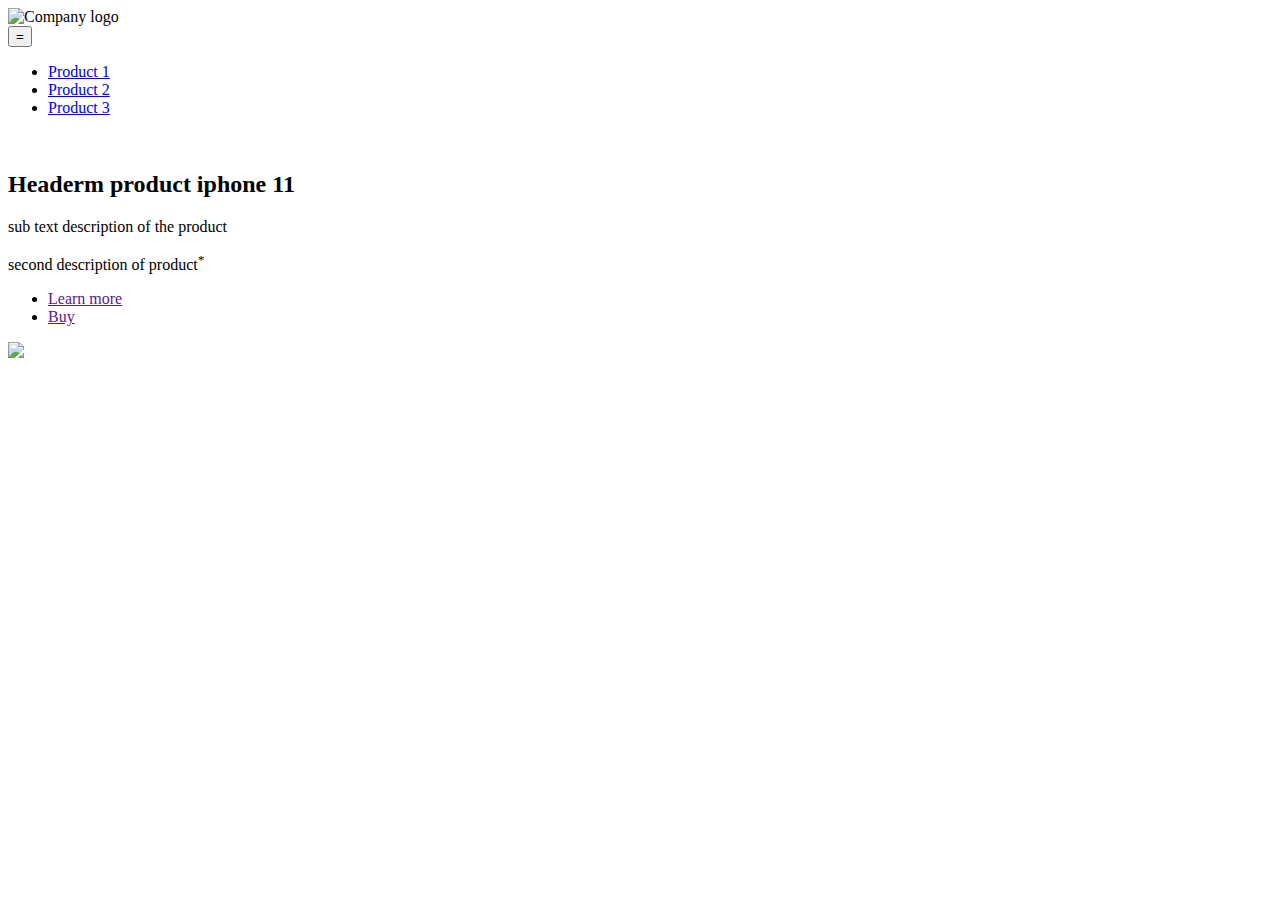
==== index2.html @ b8bc5870 "mobile class" ====
<!DOCTYPE html>
<html lang="en">
<head>
    <meta charset="UTF-8">
    <meta name="viewport" content="width=device-width, initial-scale=1.0">
    <meta http-equiv="X-UA-Compatible" content="ie=edge">
    <title>Sample site</title>
    <link rel="stylesheet" href="css2/index.css">
</head>
<body>
    <header>
        <img src="" alt="Company logo">
        <nav>
            <button>=</button>
            <ul>
                <li><a href="#">Product 1</a></li>
                <li><a href="#">Product 2</a></li>
                <li><a href="#">Product 3</a></li>
            </ul>
            <a href="#"><img src="img.cart.svg" alt=""></a>
        </nav>
    </header>
    <main>
        <article class="product name of the product iPhone 1 ">
            <h2>Headerm product iphone 11</h2>
            <p>sub text description of the product</p>
            <p>second description of product<sup>*</sup></p><!--superscript in order to push the star up(There is also subscript)-->
        <ul>
            <li><a href="">Learn more</a></li>
            <li><a href="">Buy</a></li>
        </ul>
        <div class="produt-image">
        <!--image will go here. -->
        <img src="/Users/graphic/Downloads/idd-jam.github.io/img/Title 1.jpg">
        </div>
        </article>
        <!-- One article per product -->
    </main>
</body>
</html>
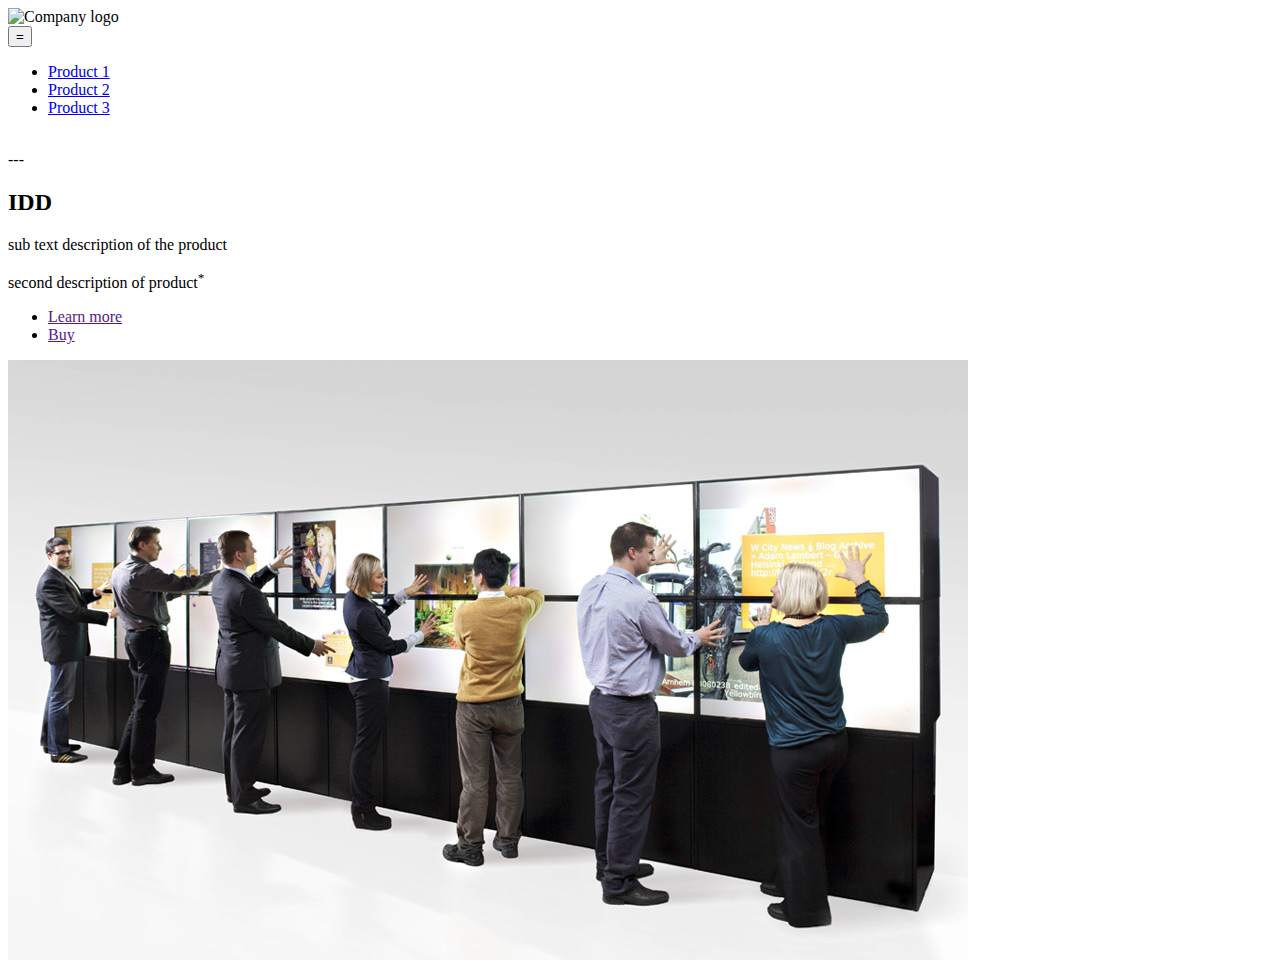
==== commit 95125bde: "Julian-Visgita" ====
--- a/index2.html
+++ b/index2.html
@@ -21,17 +21,25 @@
         </nav>
     </header>
     <main>
-        <article class="product name of the product iPhone 1 ">
-            <h2>Headerm product iphone 11</h2>
-            <p>sub text description of the product</p>
-            <p>second description of product<sup>*</sup></p><!--superscript in order to push the star up(There is also subscript)-->
-        <ul>
+        <article class="program purple">
+            <div class="product text">
+            </div>
+            <Div class="product image">---
+            </Div>
+        </article>
+        <article class="program purple">
+            <div class="Product text">
+            <h2 class="program name">IDD</h2>
+            <p class="product slogan">sub text description of the product</p>
+            <p>second description of product<sup>*</sup></p>
+            <ul class="product links">
             <li><a href="">Learn more</a></li>
             <li><a href="">Buy</a></li>
         </ul>
+        </div>
         <div class="produt-image">
         <!--image will go here. -->
-        <img src="/Users/graphic/Downloads/idd-jam.github.io/img/Title 1.jpg">
+        <img src="img/Title 1.jpg" alt="program pro" >
         </div>
         </article>
         <!-- One article per product -->
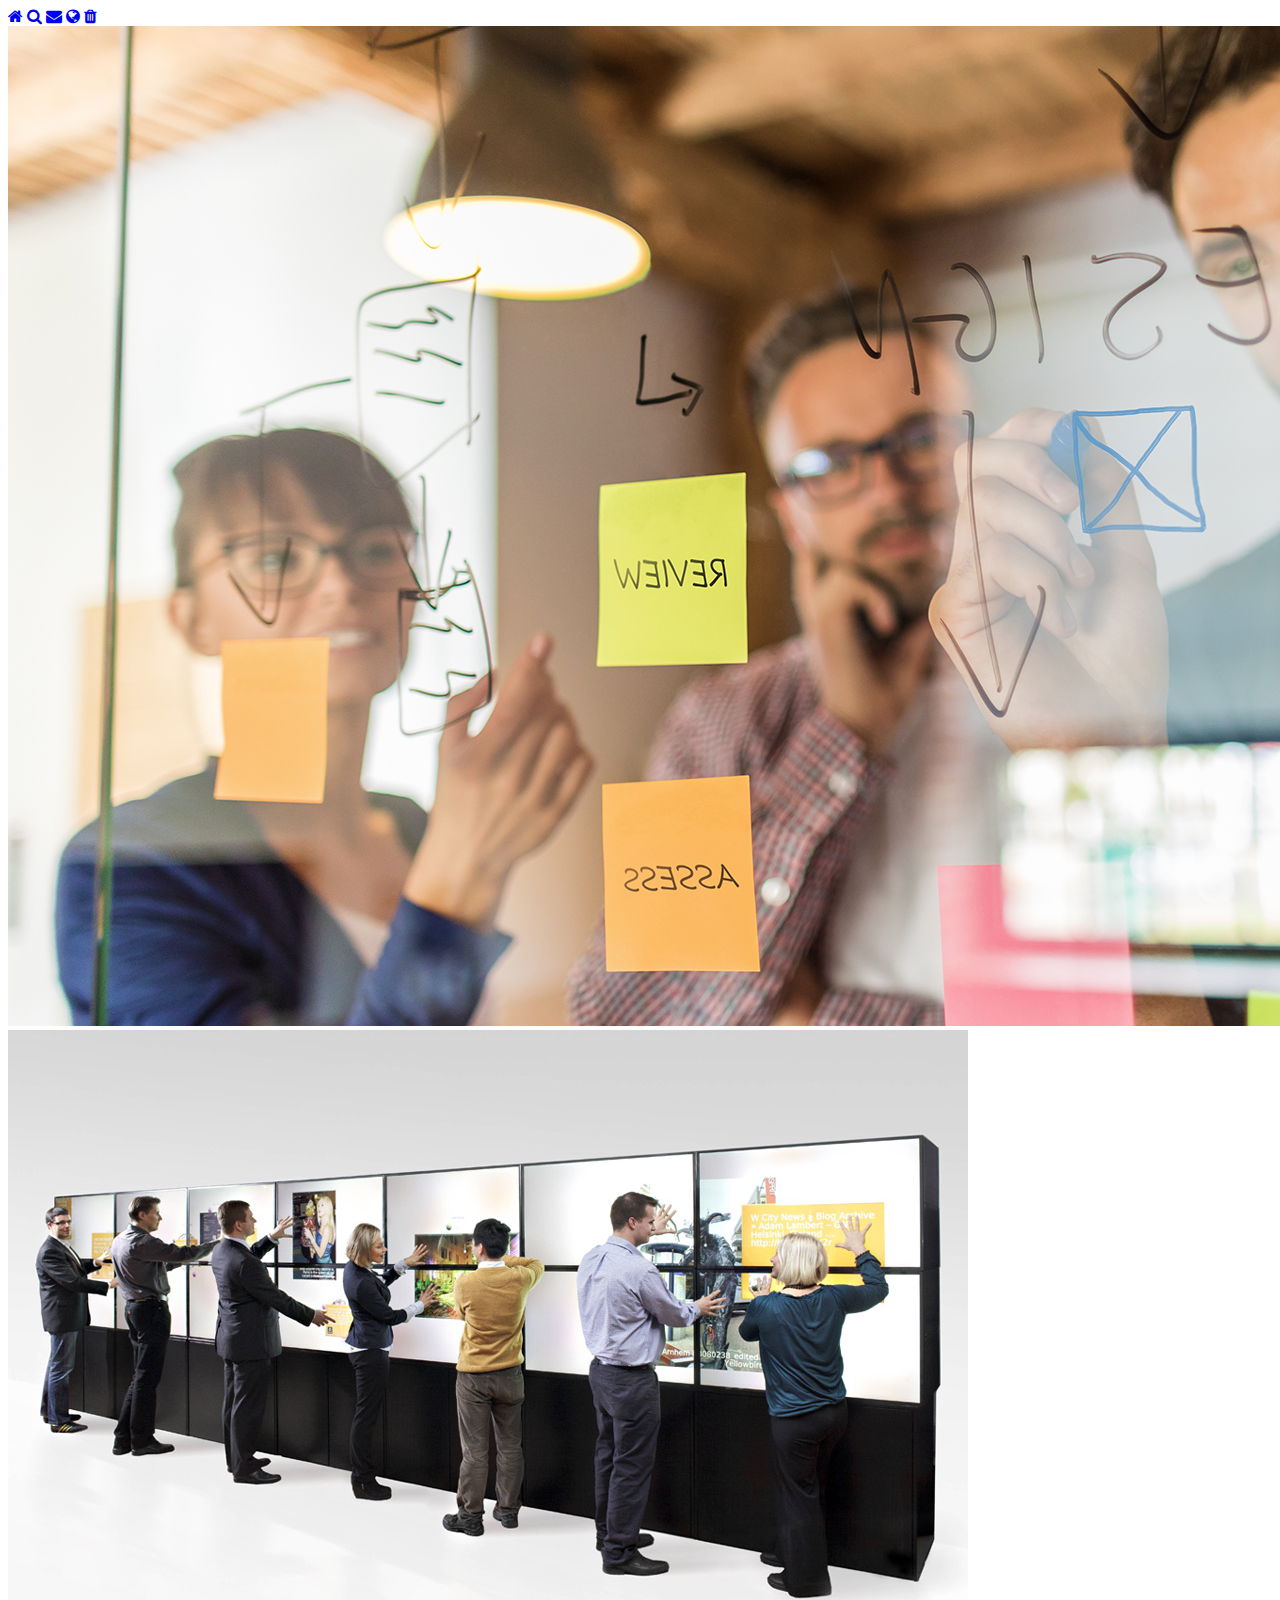
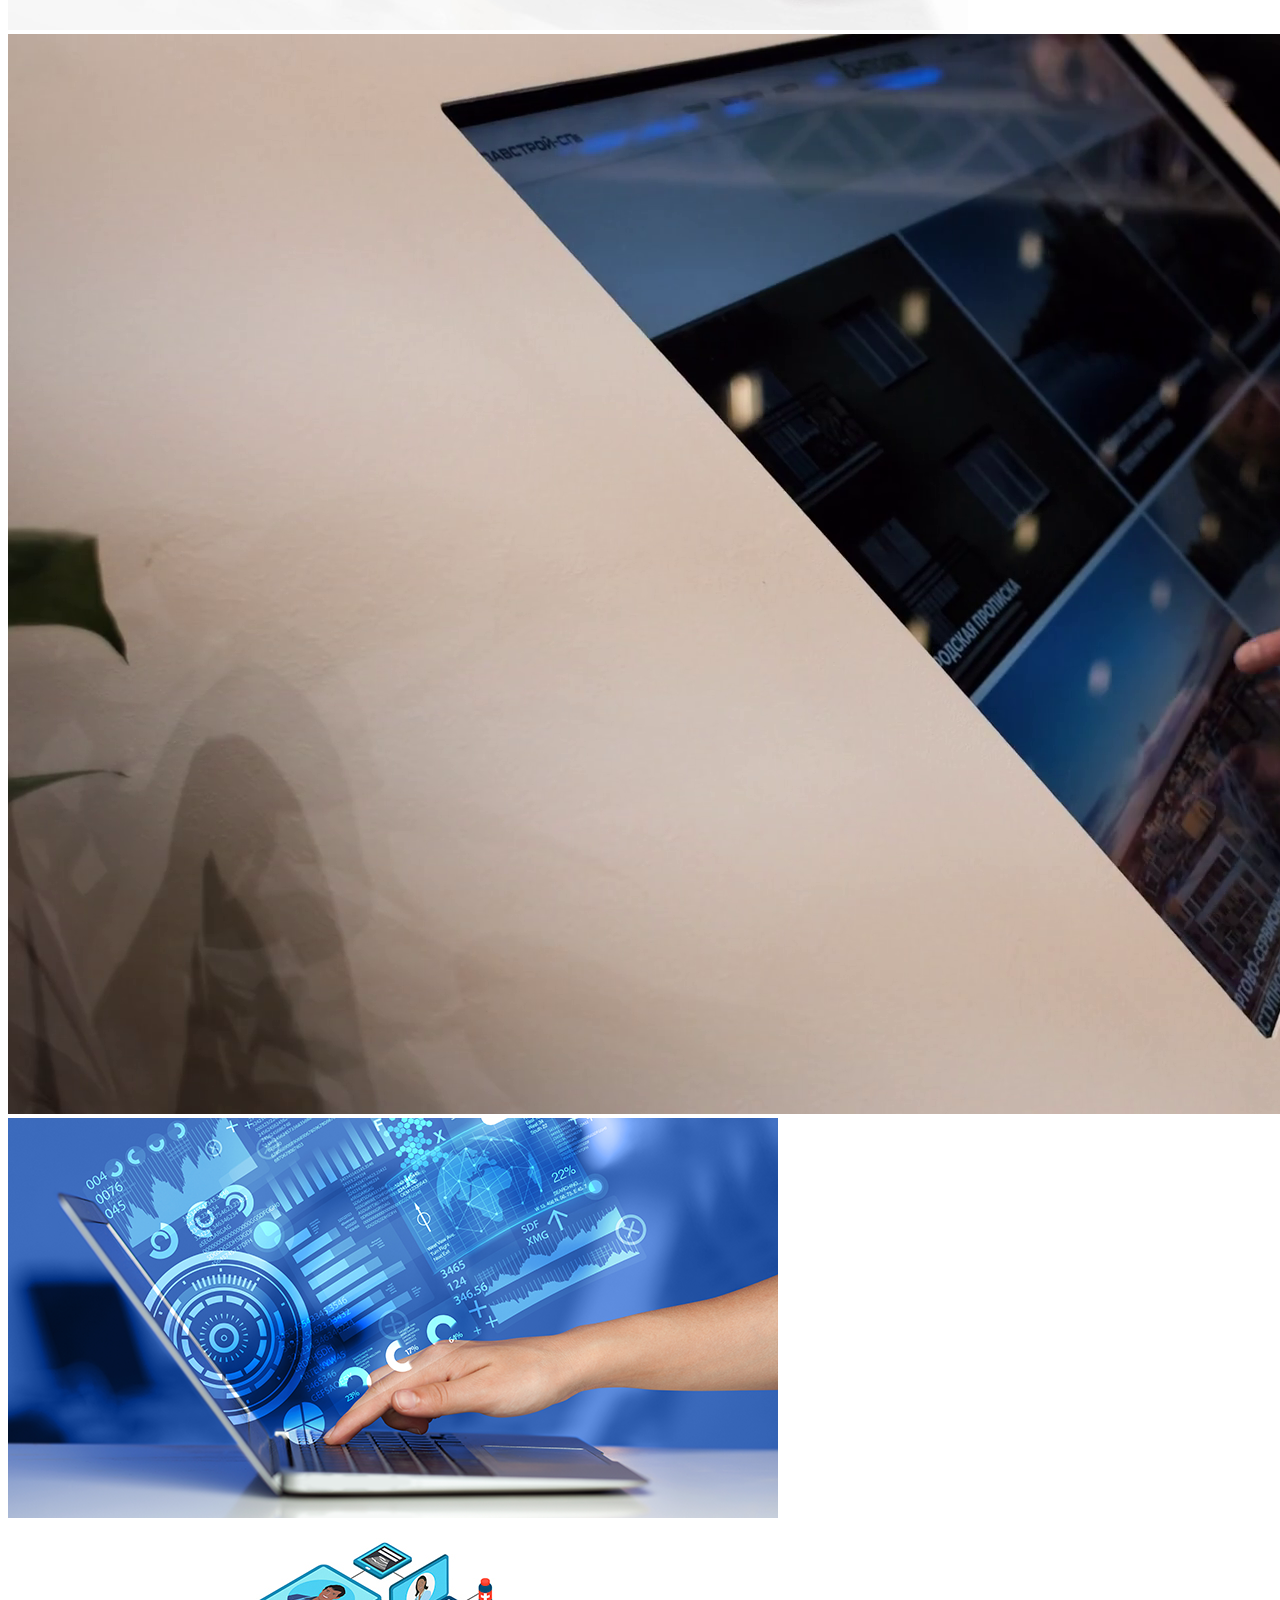
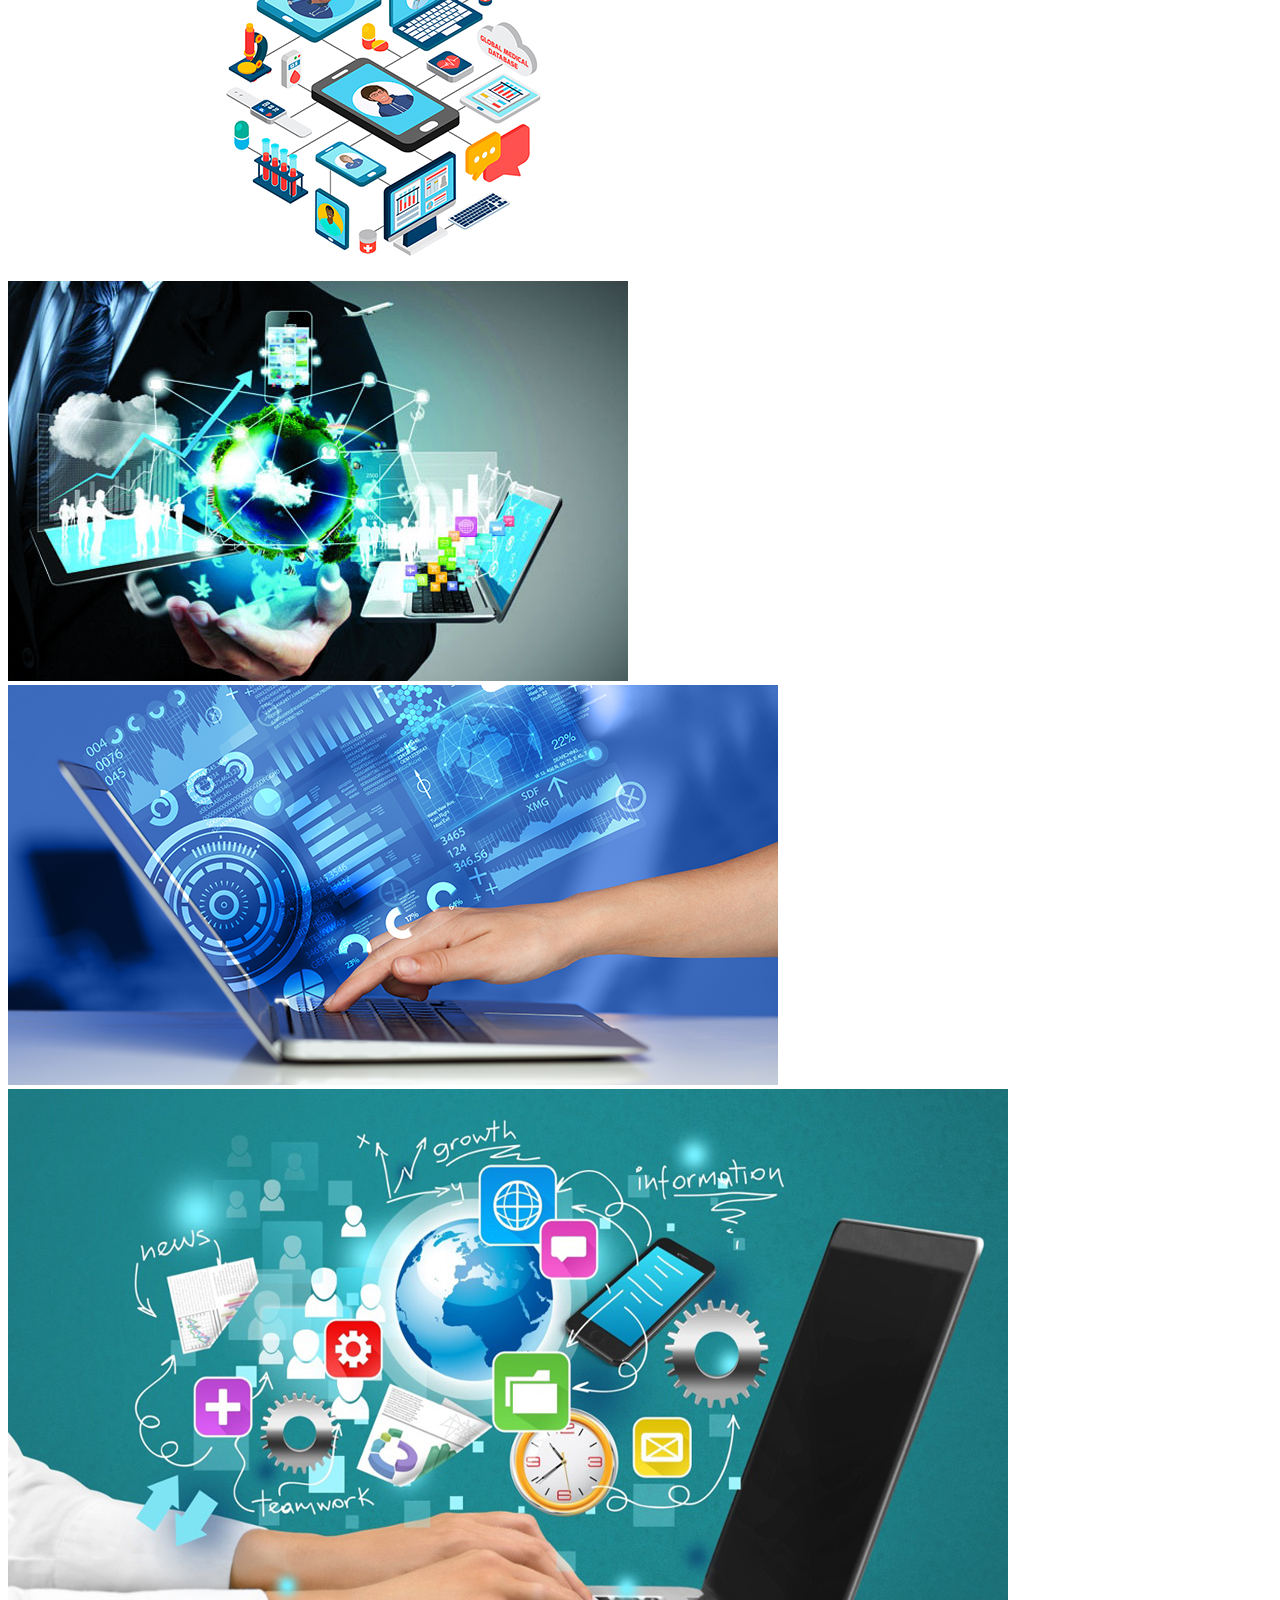
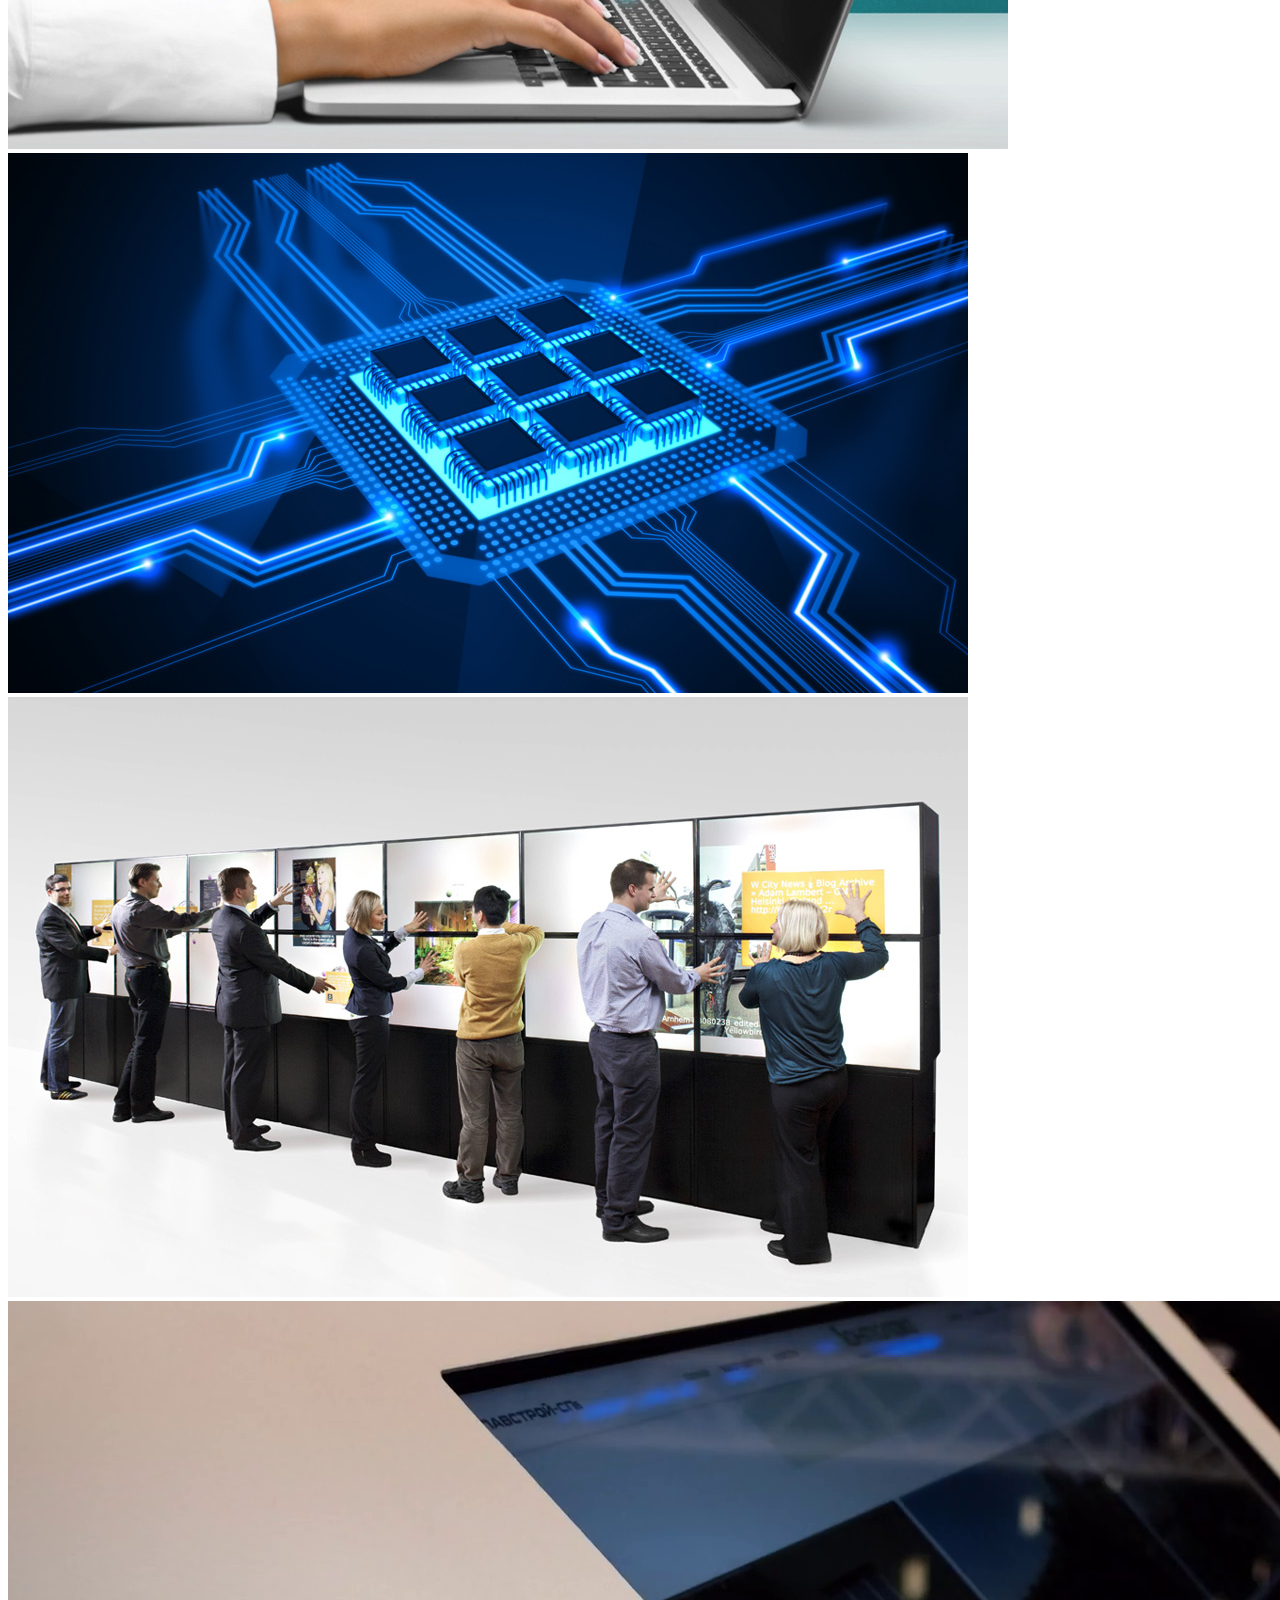
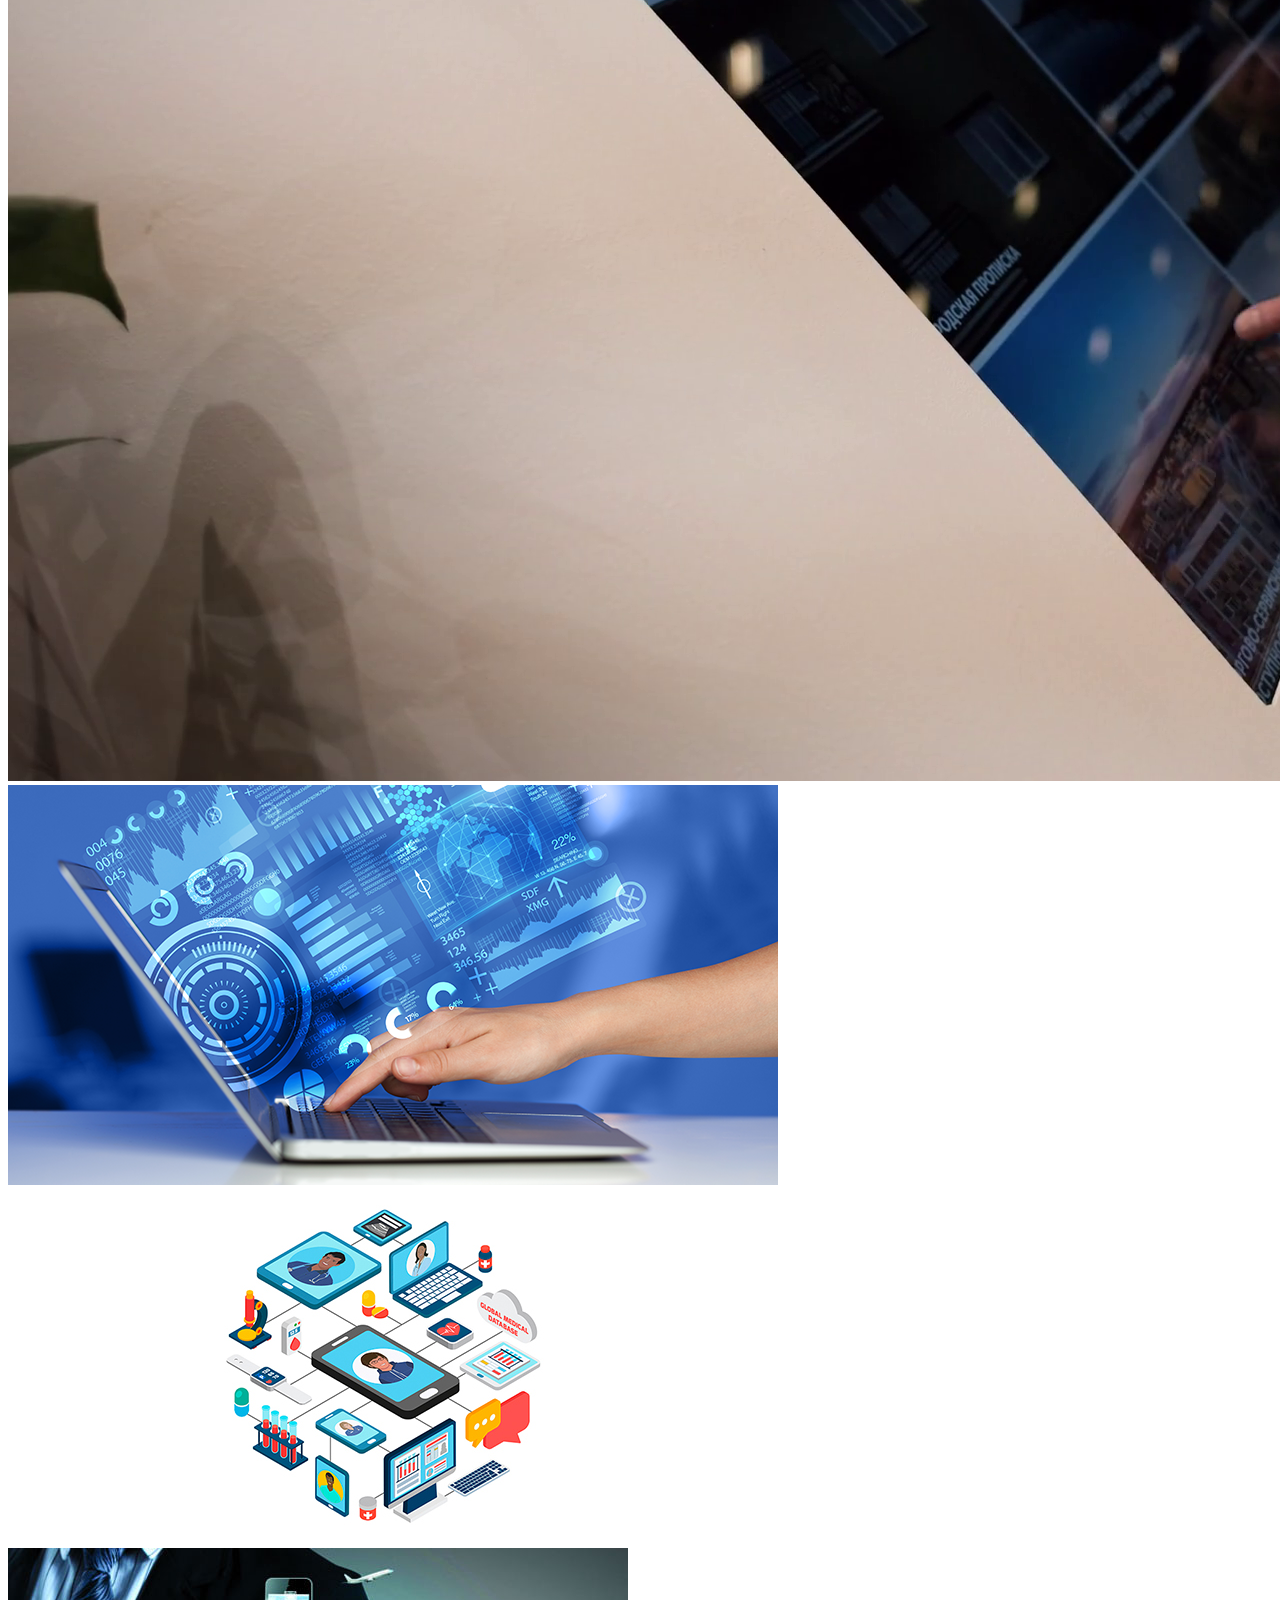
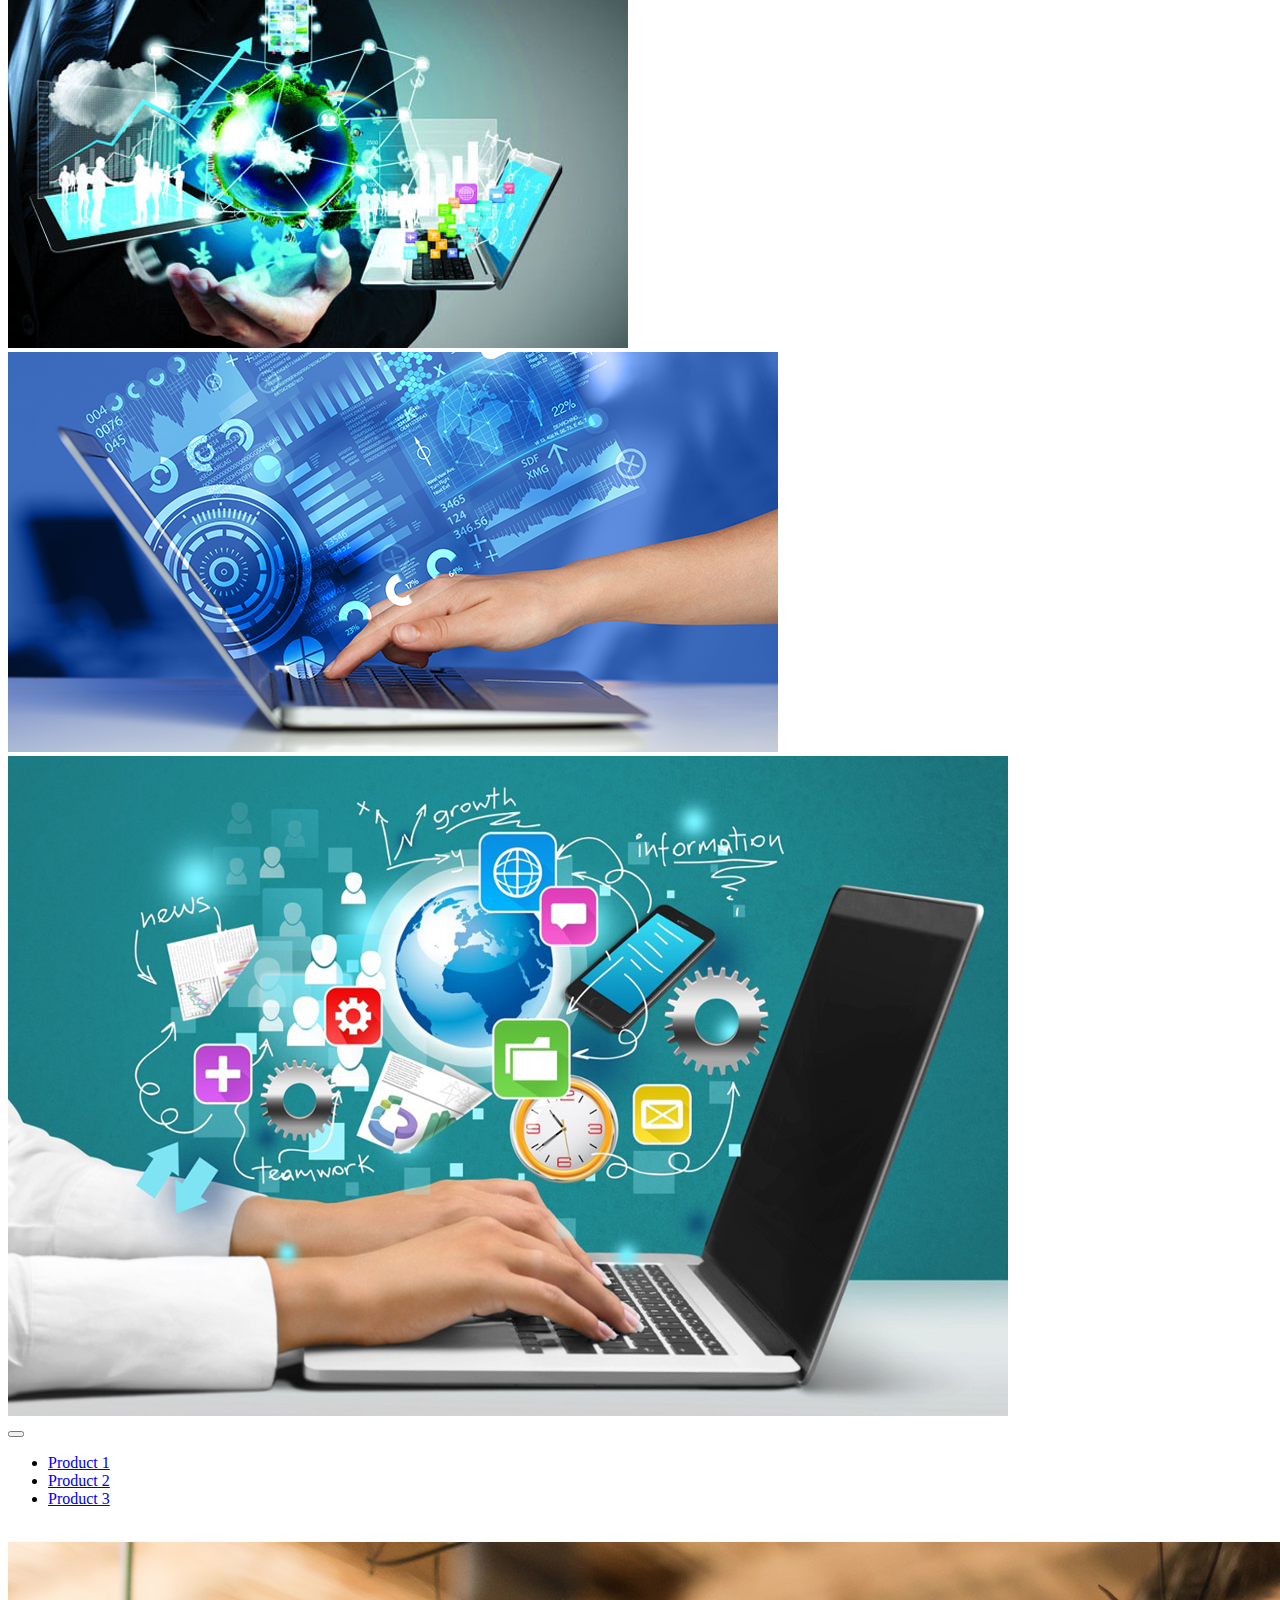
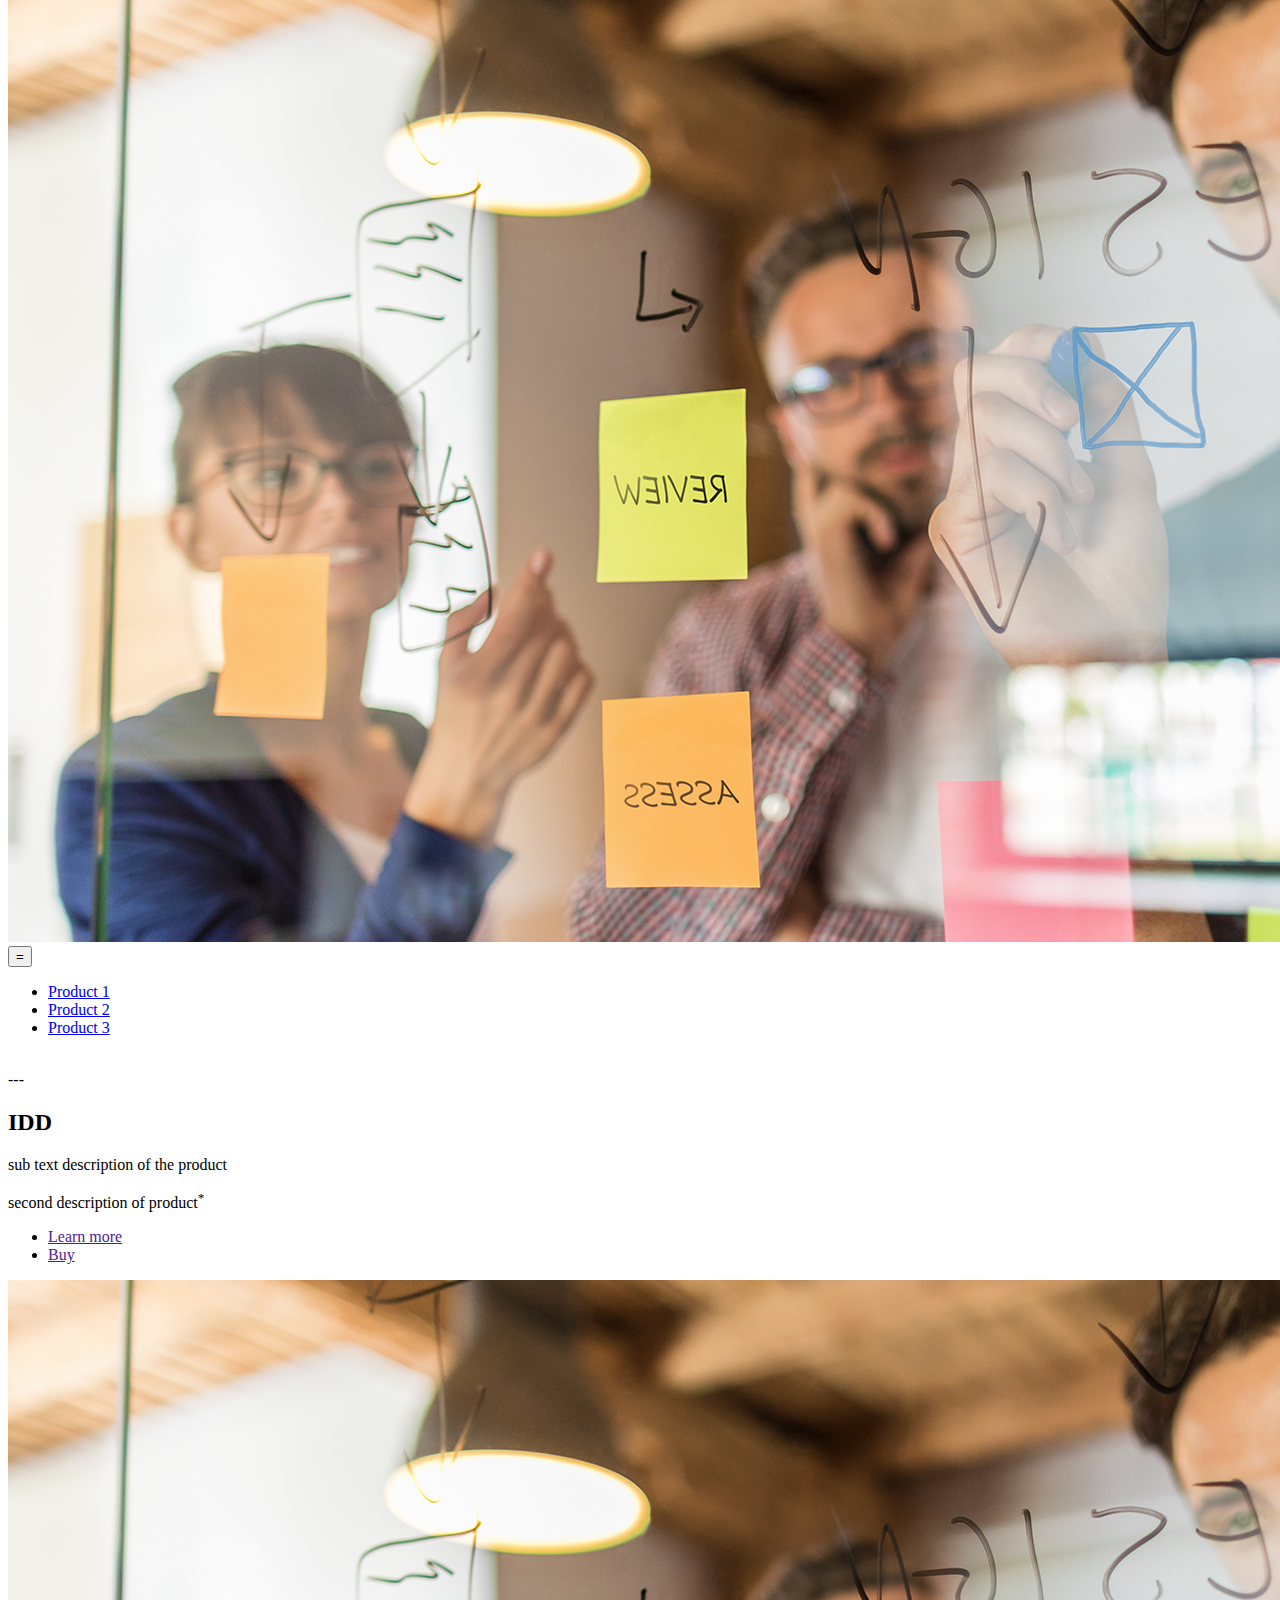
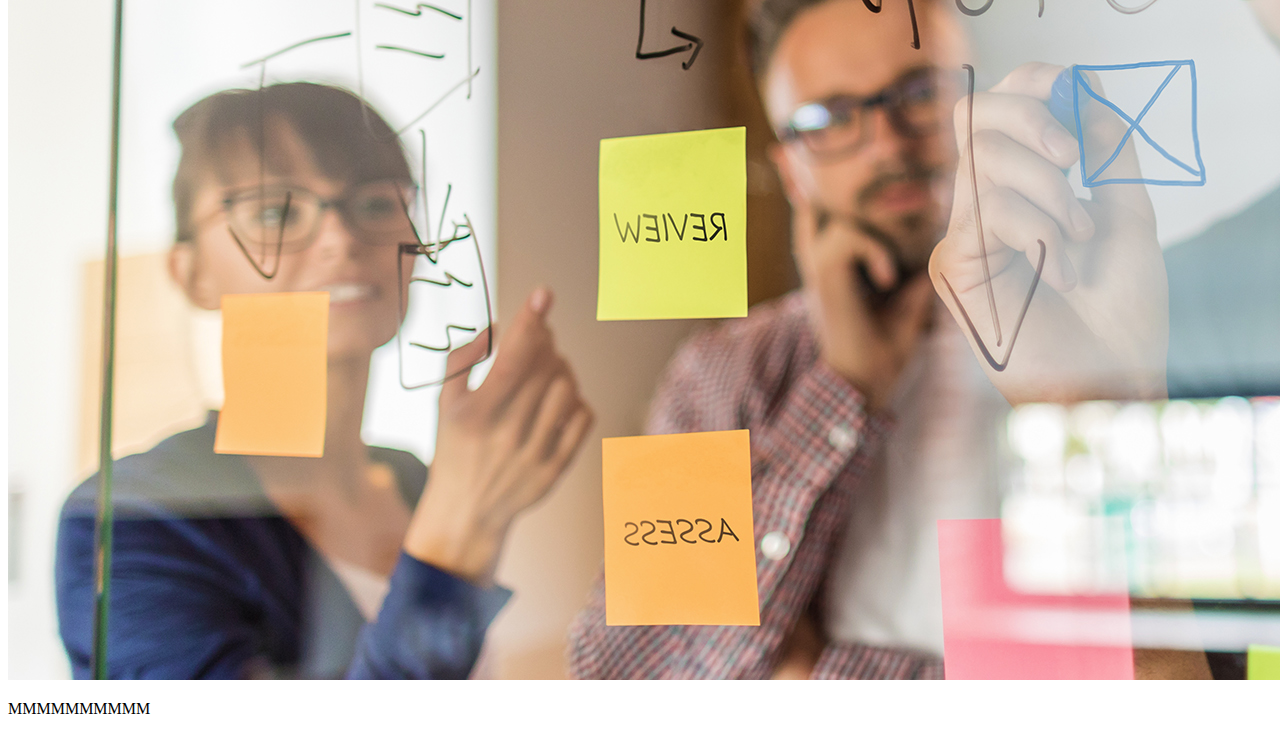
==== commit 4b5cf181: "week 6" ====
--- a/index2.html
+++ b/index2.html
@@ -4,21 +4,82 @@
     <meta charset="UTF-8">
     <meta name="viewport" content="width=device-width, initial-scale=1.0">
     <meta http-equiv="X-UA-Compatible" content="ie=edge">
-    <title>Sample site</title>
+    <title>Sample site QUIZQUE PHONE</title>
     <link rel="stylesheet" href="css2/index.css">
 </head>
 <body>
     <header>
-        <img src="" alt="Company logo">
-        <nav>
-            <button>=</button>
-            <ul>
-                <li><a href="#">Product 1</a></li>
-                <li><a href="#">Product 2</a></li>
-                <li><a href="#">Product 3</a></li>
-            </ul>
-            <a href="#"><img src="img.cart.svg" alt=""></a>
-        </nav>
+            
+              
+        
+                <!-- Add icon library -->
+<link rel="stylesheet" href="https://cdnjs.cloudflare.com/ajax/libs/font-awesome/4.7.0/css/font-awesome.min.css">
+
+        <div class="icon-bar">
+          <a class="active" href="#"><i class="fa fa-home"></i></a>
+          <a href="#"><i class="fa fa-search"></i></a>
+          <a href="#"><i class="fa fa-envelope"></i></a>
+          <a href="#"><i class="fa fa-globe"></i></a>
+          <a href="#"><i class="fa fa-trash"></i></a>
+        </div>
+        
+        
+        
+        
+        
+        <img src="img/Casa.jpg" alt="Company image" class="responsive">
+
+        
+        <div class="row">
+                <div class="column">
+                    <img src="img/Title 1.jpg">
+                    <img src="img/Hat 2.png">
+                    <img src="img/Hat 3.png">
+                    <img src="img/Hat 4.jpg">
+                    <img src="img/Hat 5.jpg">
+                </div>
+                <div class="column">
+                    <img src="img/Hat 6.png">
+                    <img src="img/Hat 7.jpg">
+                    <img src="img/Hat 8.jpg">
+                    <img src="img/Title 1.jpg">
+                    <img src="img/Hat 2.png">
+                </div>
+                <div class="column">
+                    <img src="img/Hat 3.png">
+                    <img src="img/Hat 4.jpg">
+                    <img src="img/Hat 5.jpg">
+                    <img src="img/Hat 6.png">
+                    <img src="img/Hat 7.jpg">
+                </div>
+              </div>
+
+
+
+
+                <nav>
+                <button></button>
+                <ul>
+                    <li><a href="#">Product 1</a></li>
+                    <li><a href="#">Product 2</a></li>
+                    <li><a href="#">Product 3</a></li>
+                </ul>
+                <a href="#"><img src="img.cart.svg" alt=""></a>
+                </nav>
+        
+        
+            <div class="product text">
+                <img src="img/Casa.jpg" alt="Company image" class="responsive">
+                <nav>
+                <button>=</button>
+                <ul>
+                    <li><a href="#">Product 1</a></li>
+                    <li><a href="#">Product 2</a></li>
+                    <li><a href="#">Product 3</a></li>
+                </ul>
+                <a href="#"><img src="img.cart.svg" alt=""></a>
+                </nav>
+            </Div>
     </header>
     <main>
         <article class="program purple">
@@ -35,11 +96,12 @@
             <ul class="product links">
             <li><a href="">Learn more</a></li>
             <li><a href="">Buy</a></li>
-        </ul>
-        </div>
+            </ul>
+            </div>
         <div class="produt-image">
         <!--image will go here. -->
-        <img src="img/Title 1.jpg" alt="program pro" >
+        <img src="img/Casa.jpg" alt="program pro">
+        <p>MMMMMMMMMM</p>
         </div>
         </article>
         <!-- One article per product -->
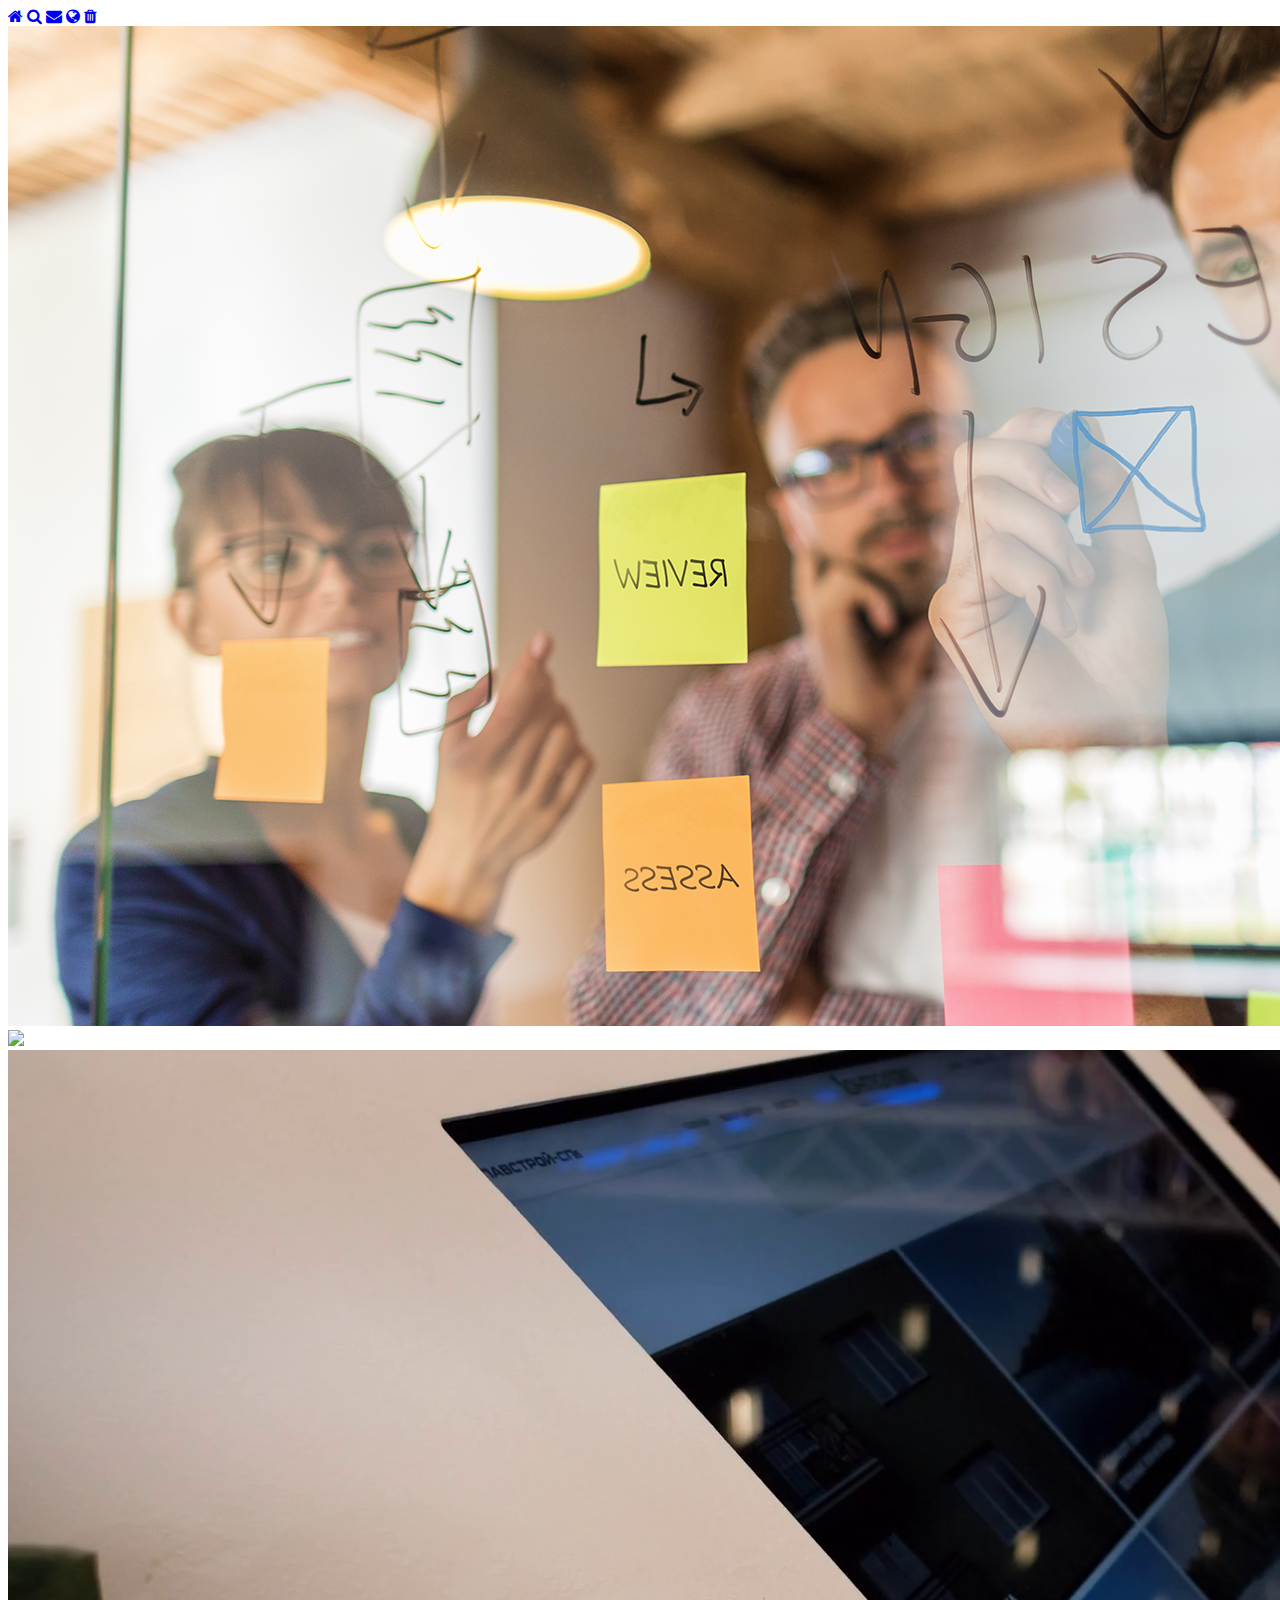
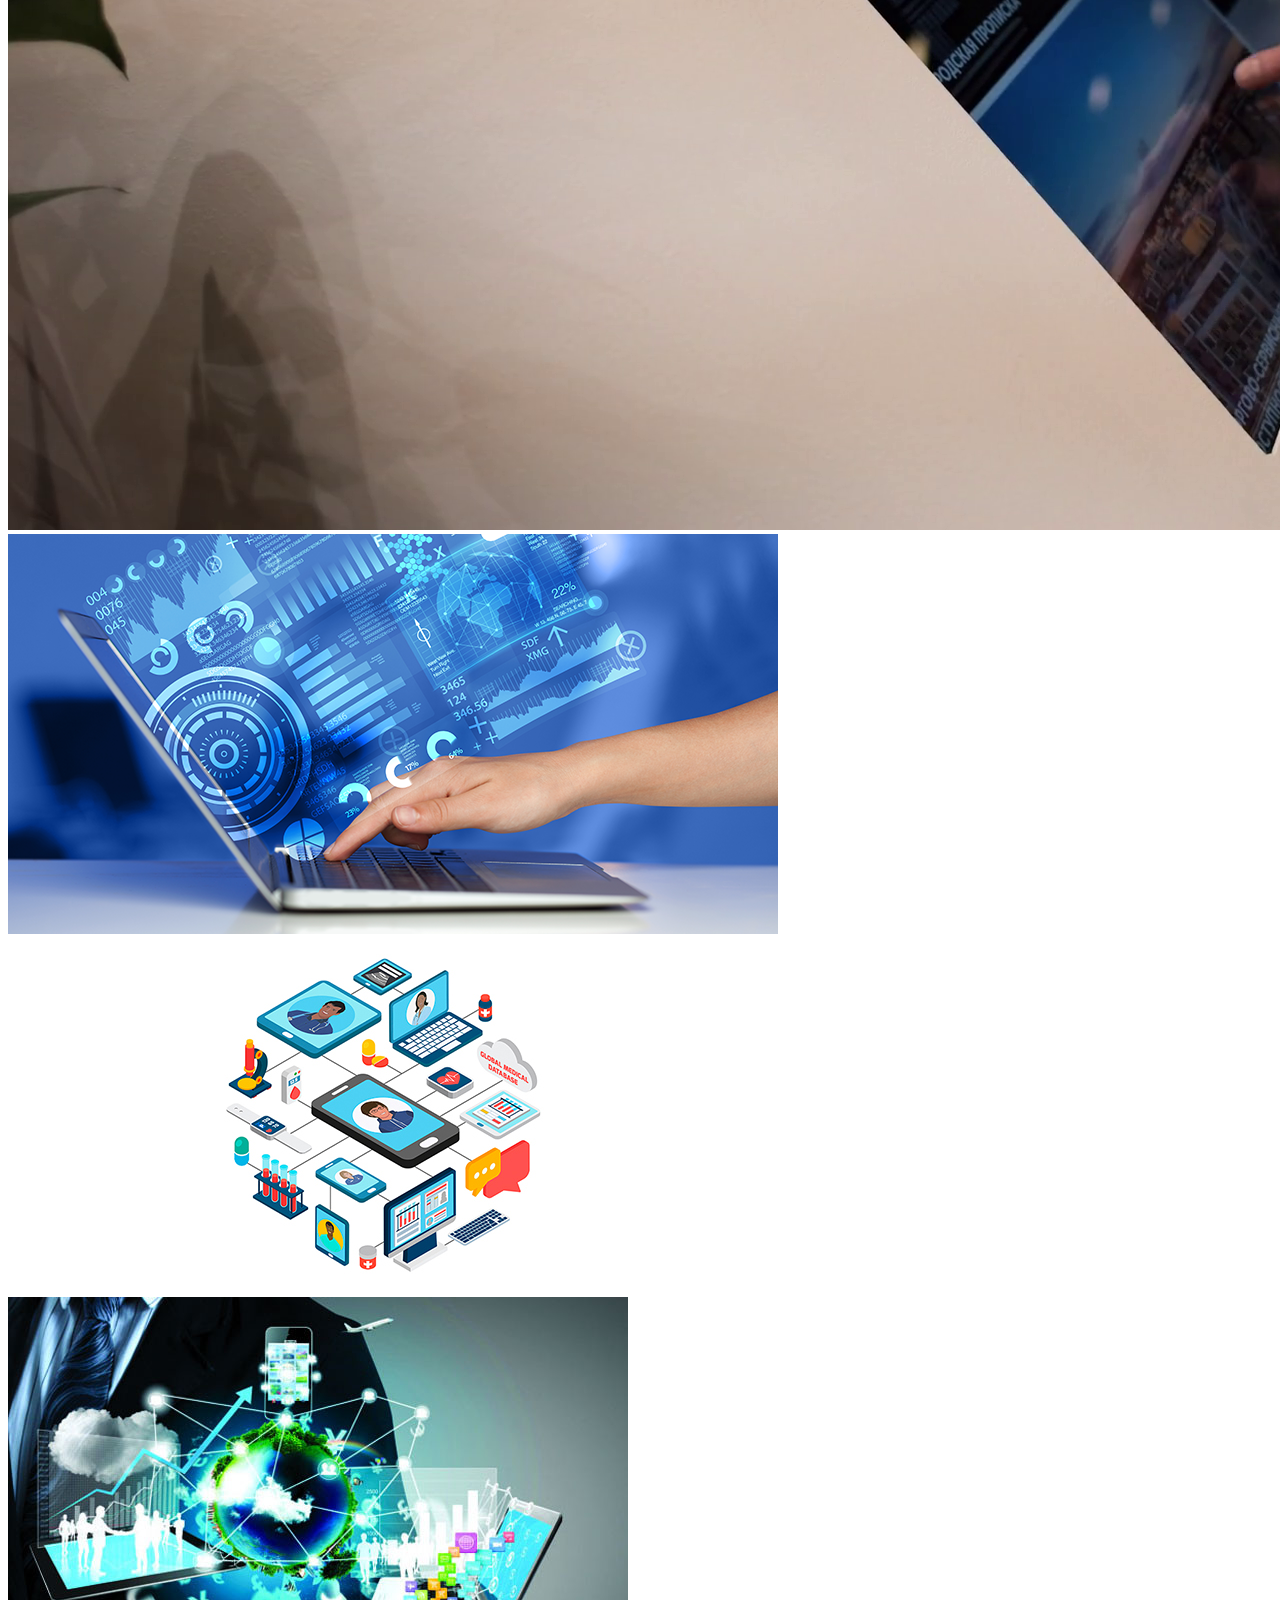
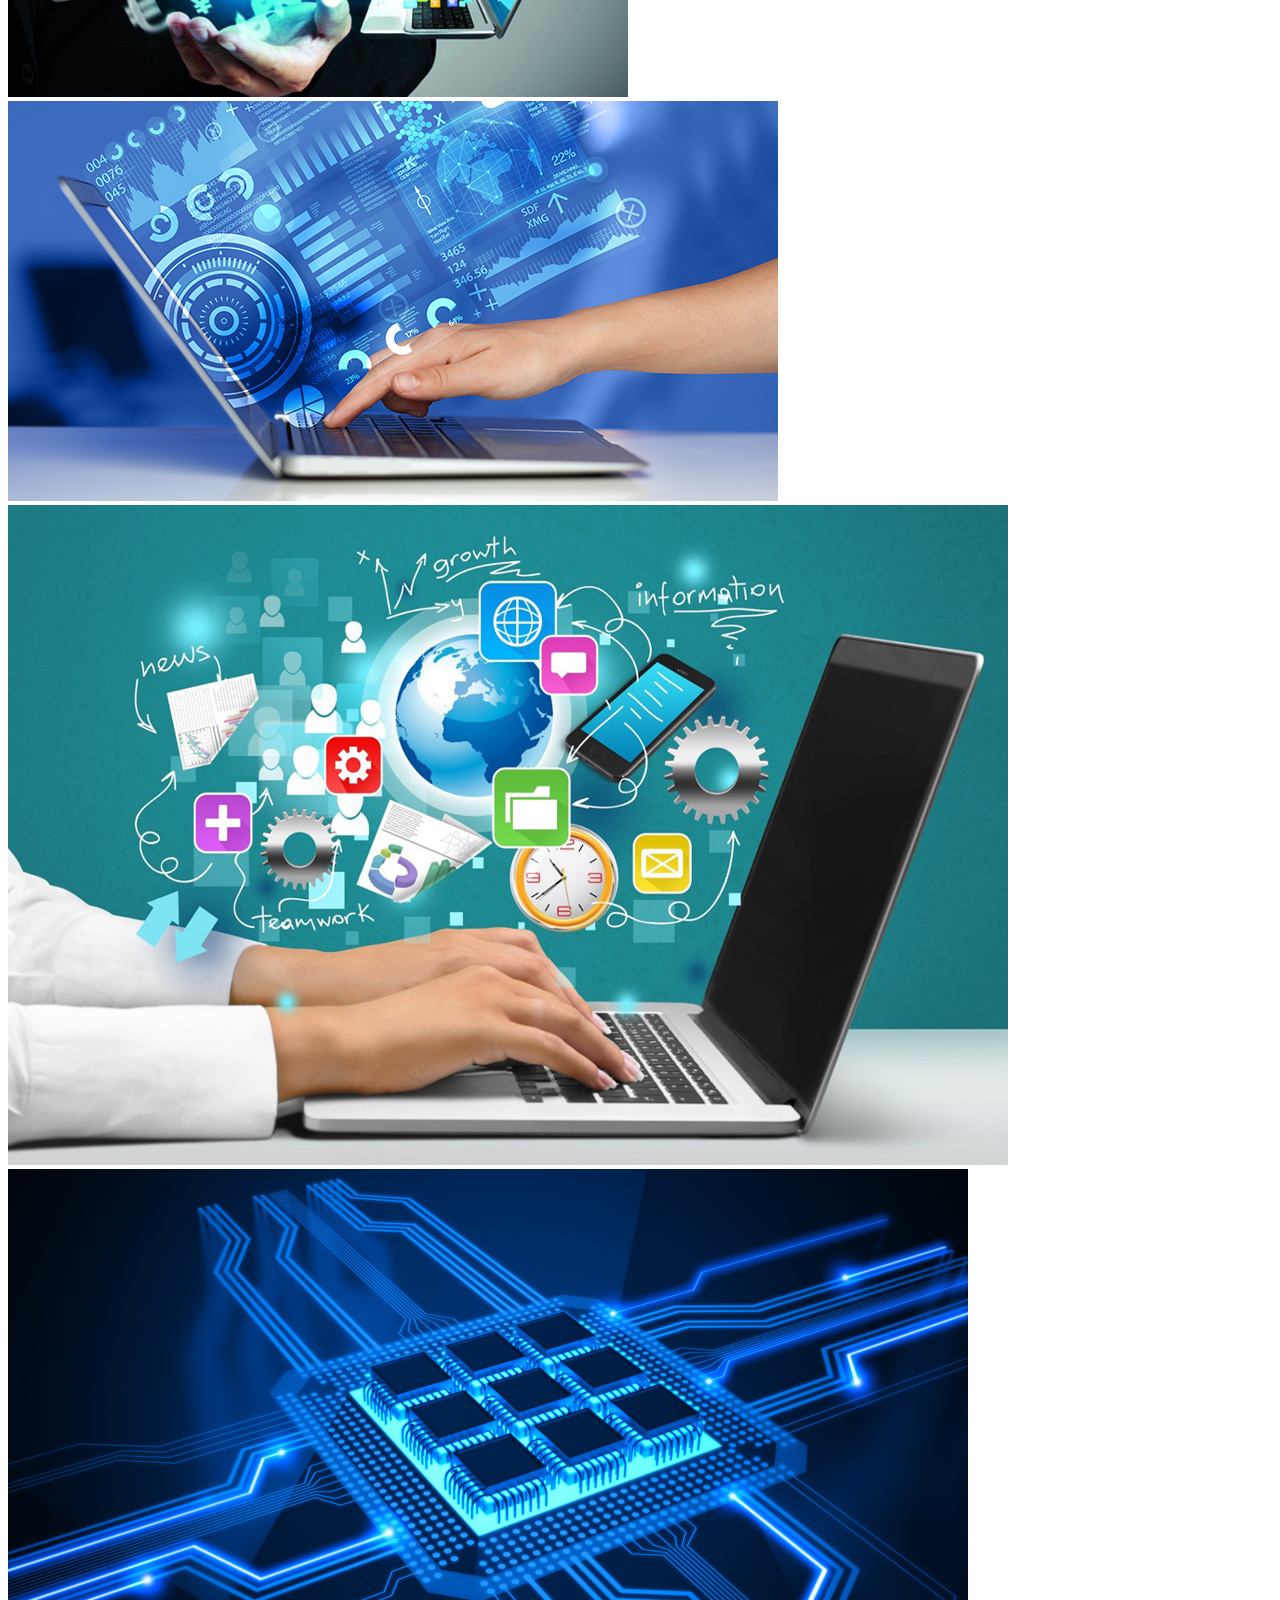
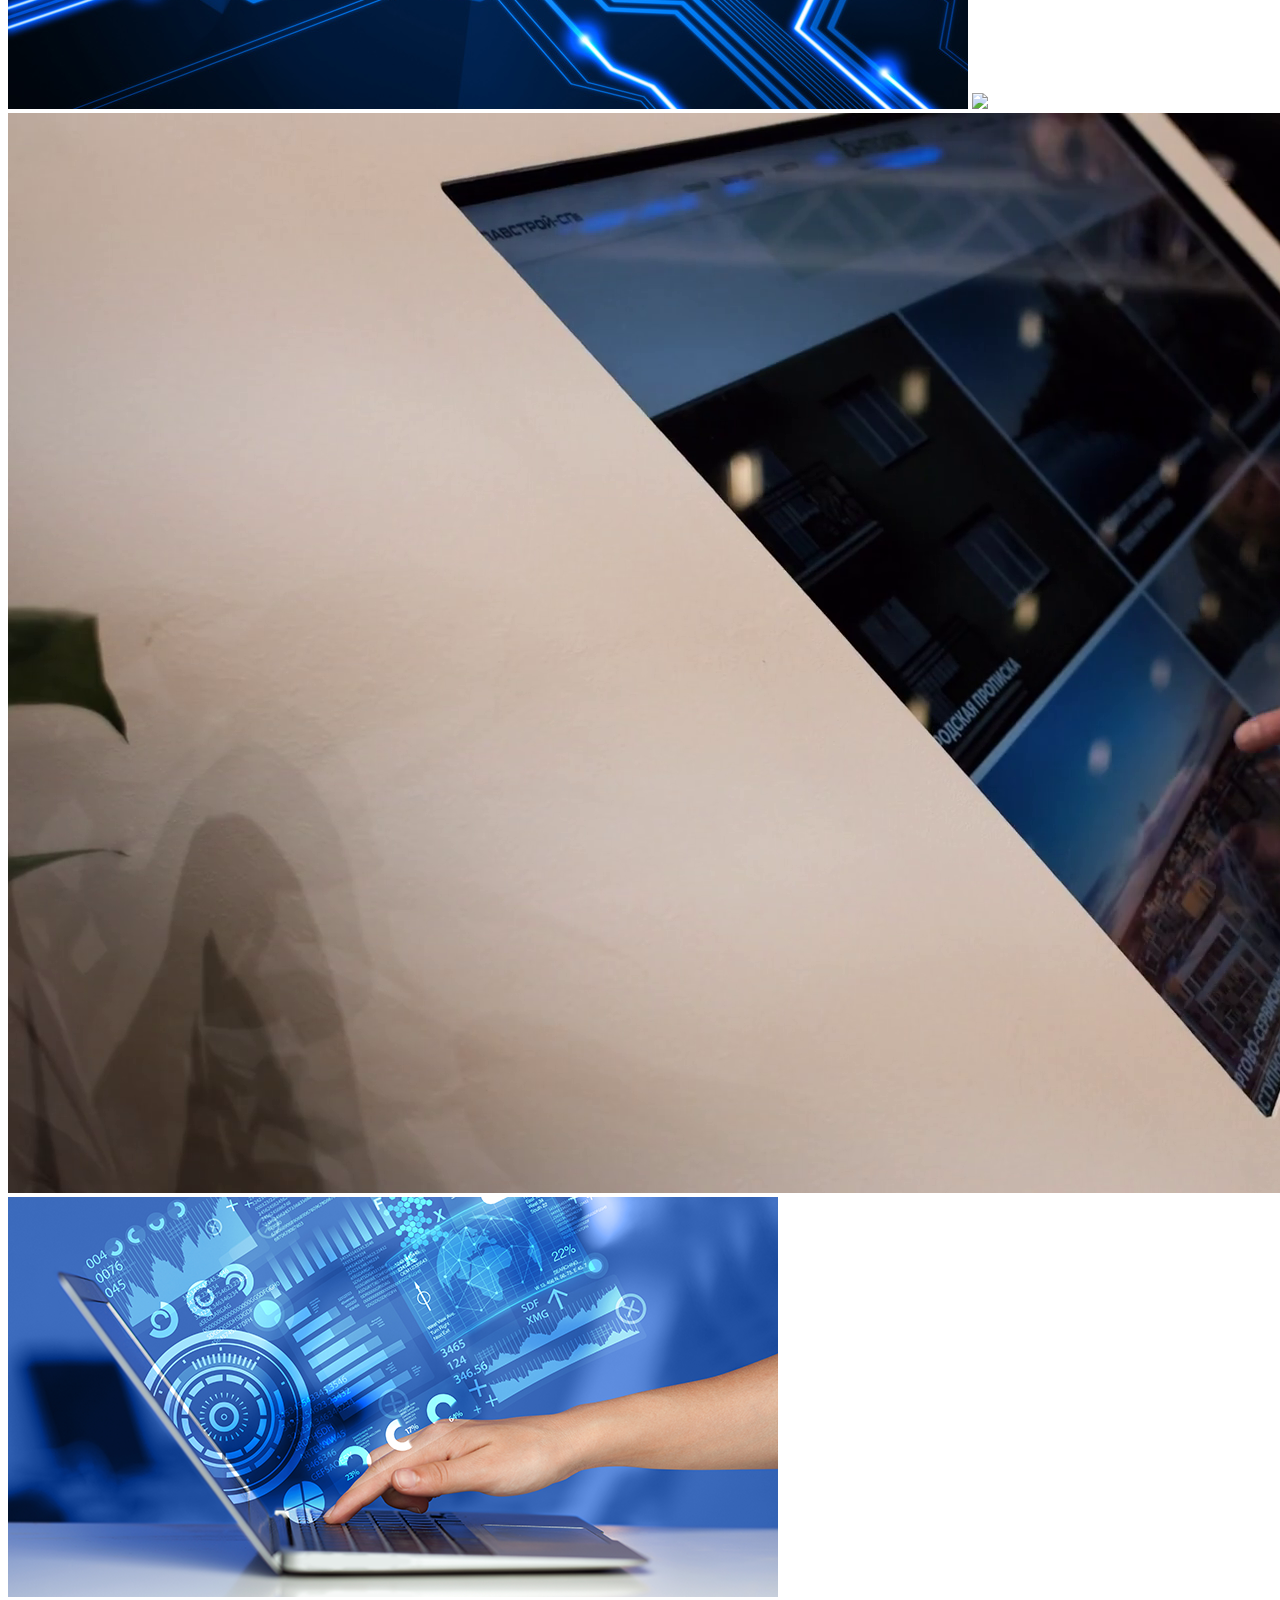
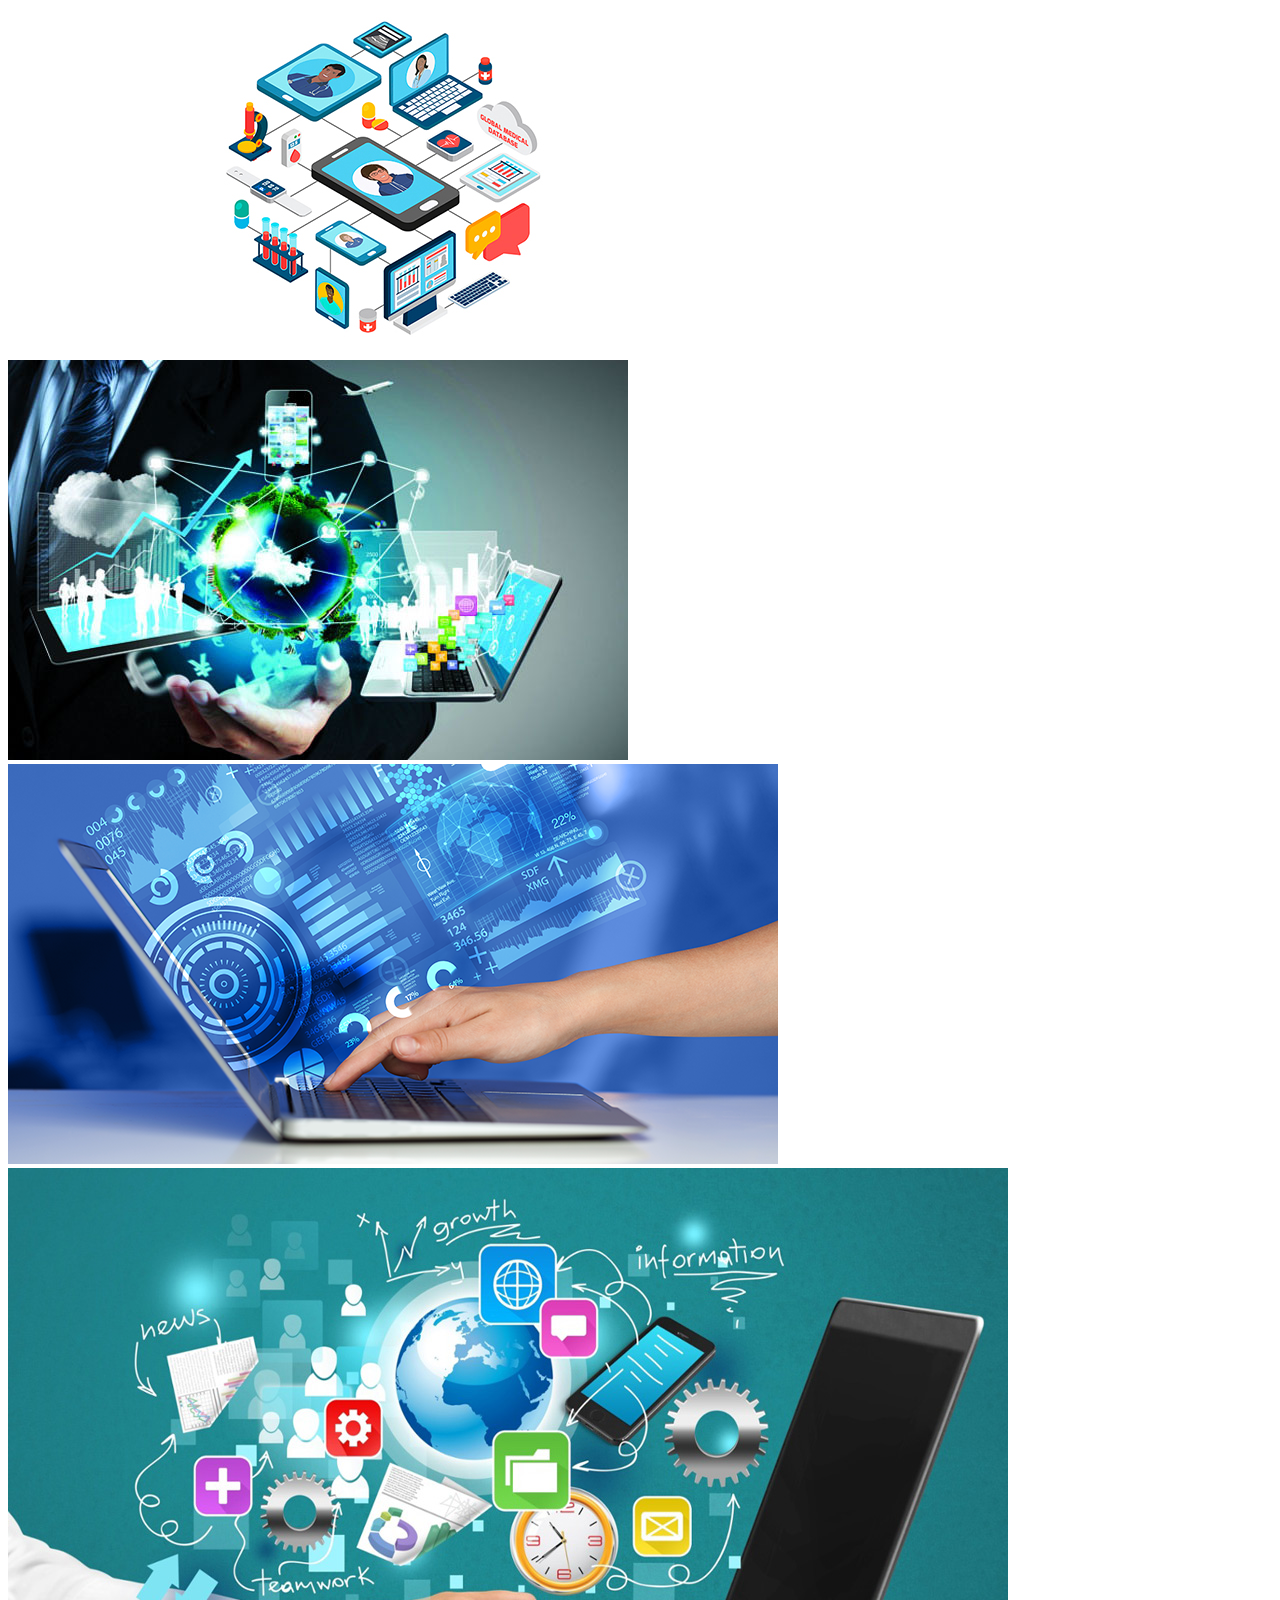
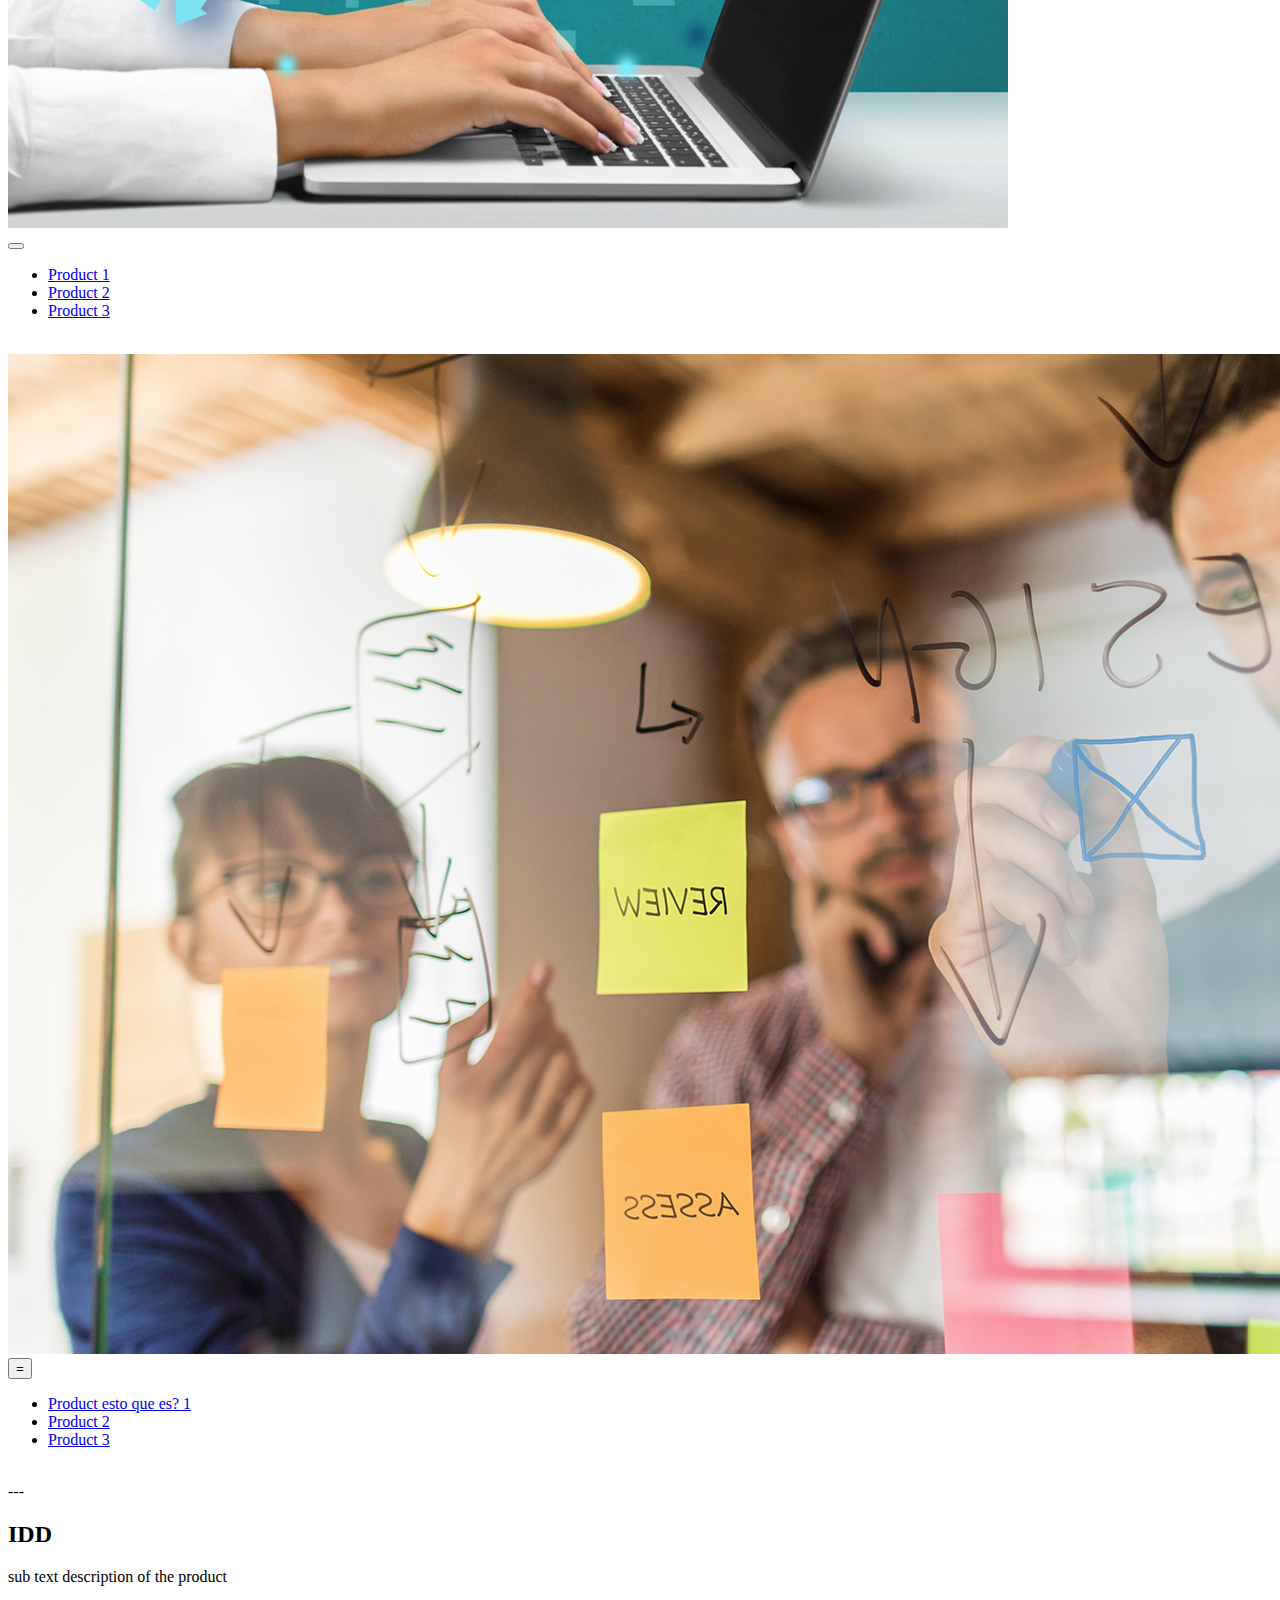
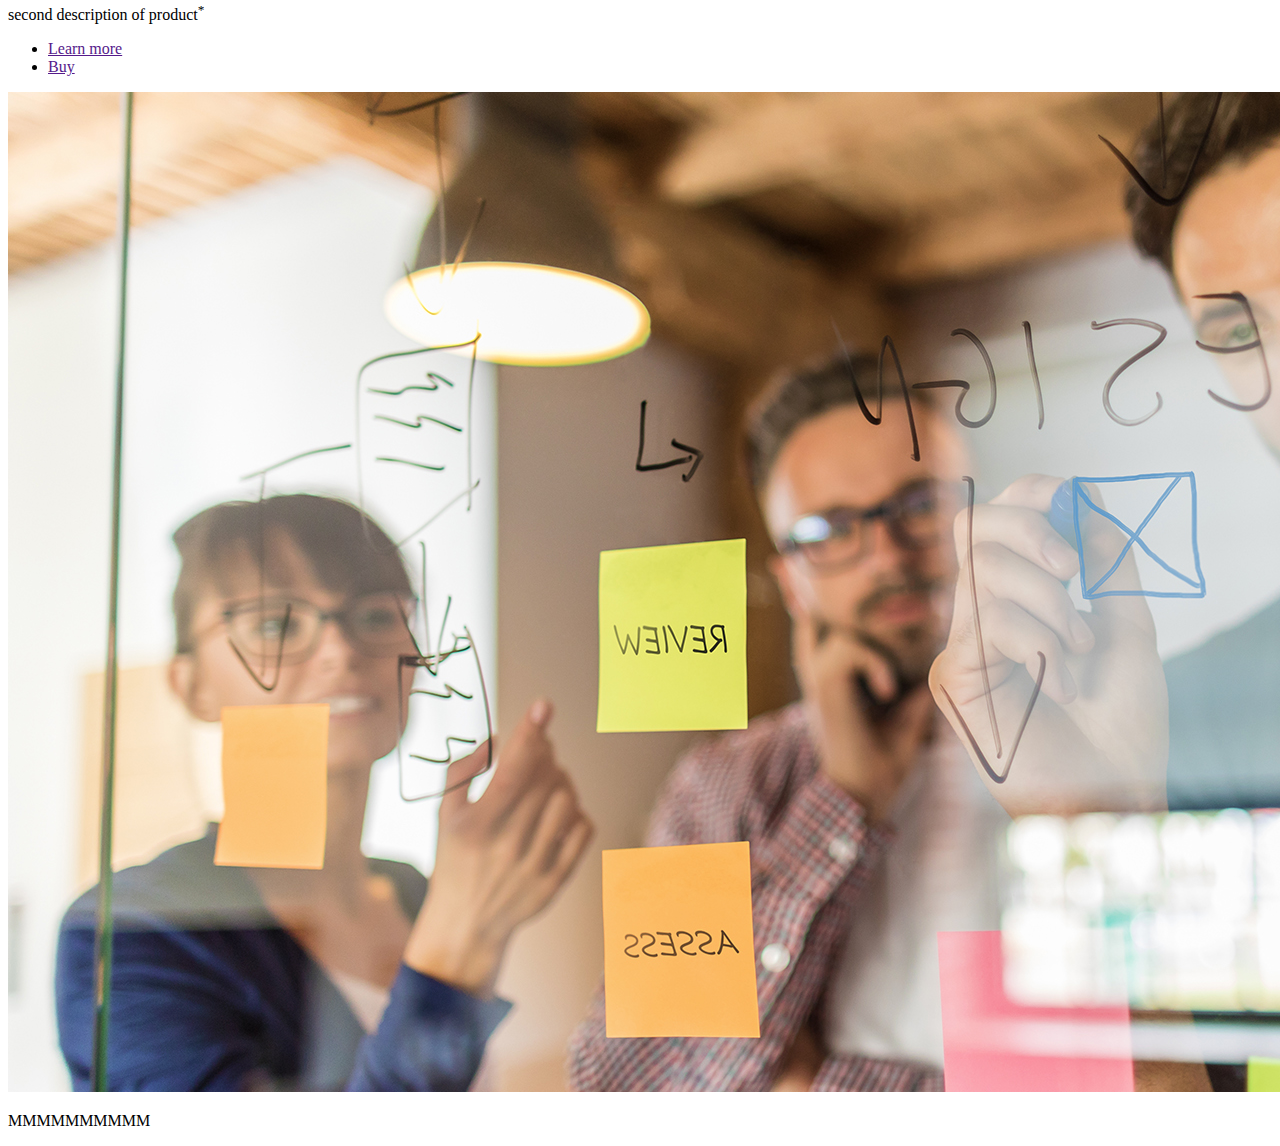
==== commit 5c36ebf4: "5 race" ====
--- a/index2.html
+++ b/index2.html
@@ -73,7 +73,7 @@
                 <nav>
                 <button>=</button>
                 <ul>
-                    <li><a href="#">Product 1</a></li>
+                    <li><a href="#">Product esto que es? 1</a></li>
                     <li><a href="#">Product 2</a></li>
                     <li><a href="#">Product 3</a></li>
                 </ul>
